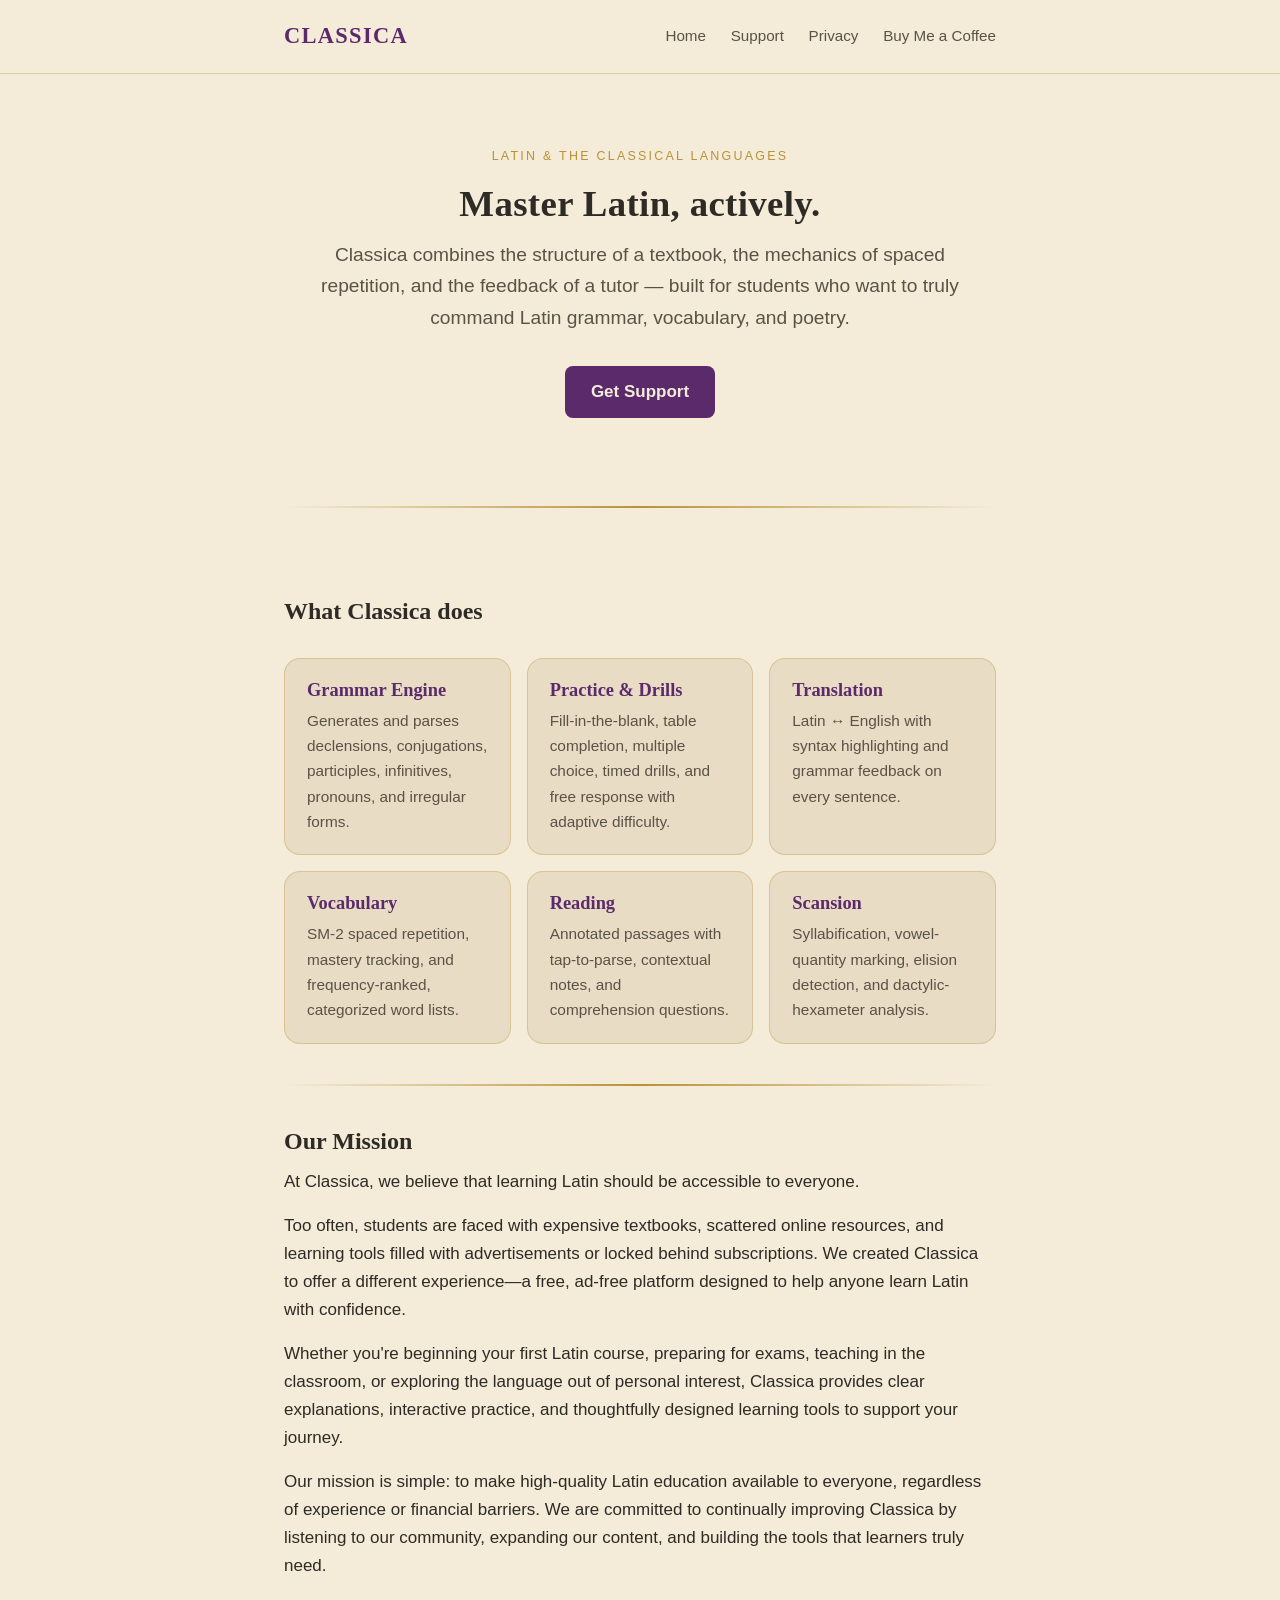
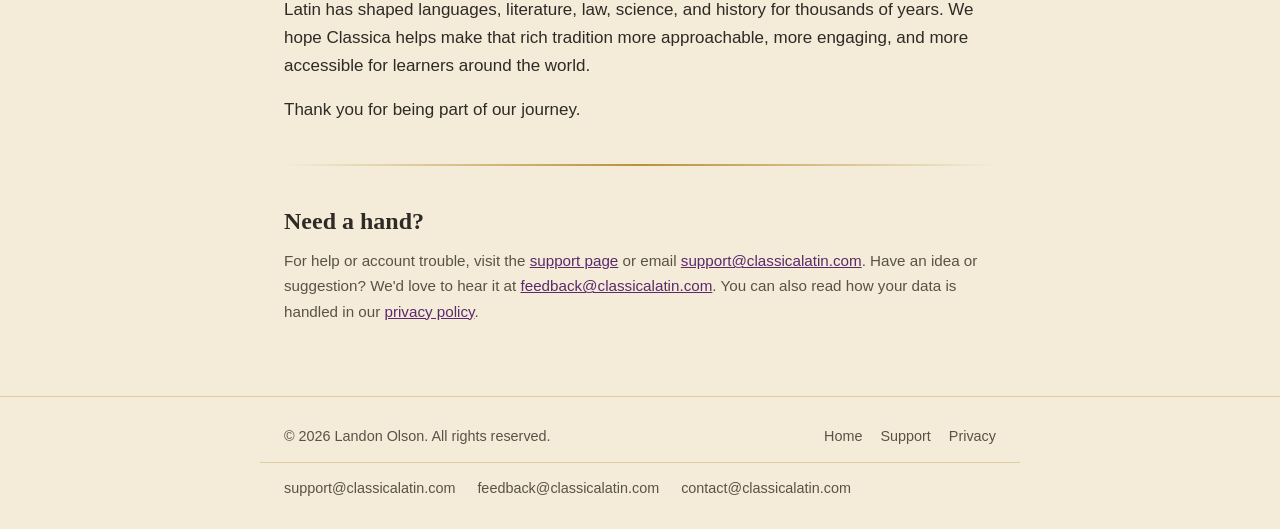
==== index.html @ b146ec1c "Update index.html" ====
<!DOCTYPE html>
<html lang="en">
<head>
  <meta charset="UTF-8">
  <meta name="viewport" content="width=device-width, initial-scale=1.0">
  <title>Classica — Master Latin, actively</title>
  <meta name="description" content="Classica is a modular Latin learning platform for iOS combining a textbook, spaced repetition, and intelligent grammar feedback.">
  <link rel="stylesheet" href="styles.css">
</head>
<body>
  <header>
    <nav class="nav">
      <a class="brand" href="index.html">CLASSICA</a>
      <div class="nav-links">
        <a href="index.html">Home</a>
        <a href="support">Support</a>
        <a href="/privacy">Privacy</a>
        <a href="https://buymeacoffee.com/classica" target="_blank" rel="noopener">Buy Me a Coffee</a>
      </div>
    </nav>
  </header>

  <div class="wrap">
    <section class="hero">
      <p class="eyebrow">Latin &amp; the classical languages</p>
      <h1>Master Latin, actively.</h1>
      <p class="lede" style="margin: 0 auto 24px;">
        Classica combines the structure of a textbook, the mechanics of spaced
        repetition, and the feedback of a tutor — built for students who want to
        truly command Latin grammar, vocabulary, and poetry.
      </p>
      <a class="btn" href="/support">Get Support</a>
    </section>

    <hr class="gold-rule">

    <main>
      <section>
        <h2>What Classica does</h2>
        <div class="cards">
          <div class="card">
            <h3>Grammar Engine</h3>
            <p>Generates and parses declensions, conjugations, participles, infinitives, pronouns, and irregular forms.</p>
          </div>
          <div class="card">
            <h3>Practice &amp; Drills</h3>
            <p>Fill-in-the-blank, table completion, multiple choice, timed drills, and free response with adaptive difficulty.</p>
          </div>
          <div class="card">
            <h3>Translation</h3>
            <p>Latin ↔ English with syntax highlighting and grammar feedback on every sentence.</p>
          </div>
          <div class="card">
            <h3>Vocabulary</h3>
            <p>SM-2 spaced repetition, mastery tracking, and frequency-ranked, categorized word lists.</p>
          </div>
          <div class="card">
            <h3>Reading</h3>
            <p>Annotated passages with tap-to-parse, contextual notes, and comprehension questions.</p>
          </div>
          <div class="card">
            <h3>Scansion</h3>
            <p>Syllabification, vowel-quantity marking, elision detection, and dactylic-hexameter analysis.</p>
          </div>
        </div>
      </section>

      <hr class="gold-rule">

      <section class="mission">
        <h2>Our Mission</h2>
        <p>At Classica, we believe that learning Latin should be accessible to everyone.</p>
        <p>Too often, students are faced with expensive textbooks, scattered online
        resources, and learning tools filled with advertisements or locked behind
        subscriptions. We created Classica to offer a different experience—a free,
        ad-free platform designed to help anyone learn Latin with confidence.</p>
        <p>Whether you're beginning your first Latin course, preparing for exams,
        teaching in the classroom, or exploring the language out of personal interest,
        Classica provides clear explanations, interactive practice, and thoughtfully
        designed learning tools to support your journey.</p>
        <p>Our mission is simple: to make high-quality Latin education available to
        everyone, regardless of experience or financial barriers. We are committed to
        continually improving Classica by listening to our community, expanding our
        content, and building the tools that learners truly need.</p>
        <p>Latin has shaped languages, literature, law, science, and history for
        thousands of years. We hope Classica helps make that rich tradition more
        approachable, more engaging, and more accessible for learners around the world.</p>
        <p>Thank you for being part of our journey.</p>
      </section>

      <hr class="gold-rule">

      <section>
        <h2>Need a hand?</h2>
        <p class="muted">
          For help or account trouble, visit the
          <a href="/support">support page</a> or email
          <a href="mailto:support@classicalatin.com">support@classicalatin.com</a>.
          Have an idea or suggestion? We'd love to hear it at
          <a href="mailto:feedback@classicalatin.com">feedback@classicalatin.com</a>.
          You can also read how your data is handled in our
          <a href="/privacy">privacy policy</a>.
        </p>
      </section>
    </main>
  </div>

  <footer>
    <div class="footer-inner">
      <span>© 2026 Landon Olson. All rights reserved.</span>
      <div class="footer-links">
        <a href="index.html">Home</a>
        <a href="/support">Support</a>
        <a href="/privacy">Privacy</a>
      </div>
    </div>
    <div class="footer-contact">
      <a href="mailto:support@classicalatin.com">support@classicalatin.com</a>
      <a href="mailto:feedback@classicalatin.com">feedback@classicalatin.com</a>
      <a href="mailto:contact@classicalatin.com">contact@classicalatin.com</a>
    </div>
  </footer>
</body>
</html>
---- styles.css ----
/* Classica — website styles
   Design tokens mirror the app's AppTheme:
   parchment-and-ink ground, Tyrian purple + gold leaf, restrained serif display. */

:root {
  /* Parchment / ink (light) */
  --parchment:      #F4ECD8;
  --parchment-deep: #E8DCC4;
  --ink:            #2E2A26;
  --ink-soft:       #5A5247;

  /* Imperial accents */
  --imperial:       #5B2A6B;
  --imperial-deep:  #3F1A4C;
  --gold:           #C8A24B;
  --gold-deep:      #B8923A;
  --oxblood:        #7A2E2E;

  /* Semantic (light) */
  --surface:        var(--parchment);
  --surface-muted:  var(--parchment-deep);
  --accent:         var(--imperial);
  --gold-rule:      var(--gold-deep);
  --text-primary:   var(--ink);
  --text-secondary: var(--ink-soft);
  --divider:        rgba(184, 146, 58, 0.35);

  --radius:  16px;
  --radius-s: 8px;
  --maxw: 760px;
}

@media (prefers-color-scheme: dark) {
  :root {
    /* Inked basalt (dark) */
    --surface:        #1A1614;
    --surface-muted:  #262019;
    --accent:         var(--gold);      /* app tints to gold in dark mode */
    --gold-rule:      var(--gold);
    --text-primary:   #EAE0C8;
    --text-secondary: rgba(234, 224, 200, 0.7);
    --divider:        rgba(200, 162, 75, 0.25);
  }
}

* { box-sizing: border-box; }

html { -webkit-text-size-adjust: 100%; }

body {
  margin: 0;
  background: var(--surface);
  color: var(--text-primary);
  font-family: -apple-system, BlinkMacSystemFont, "Segoe UI", Roboto, Helvetica, Arial, sans-serif;
  line-height: 1.65;
  font-size: 17px;
  -webkit-font-smoothing: antialiased;
}

.wrap {
  max-width: var(--maxw);
  margin: 0 auto;
  padding: 0 24px;
}

/* ---- Header / nav ---- */
header {
  border-bottom: 1px solid var(--divider);
  background: var(--surface);
}

.nav {
  display: flex;
  align-items: center;
  justify-content: space-between;
  gap: 16px;
  padding: 18px 24px;
  max-width: var(--maxw);
  margin: 0 auto;
  flex-wrap: wrap;
}

.brand {
  font-family: "Iowan Old Style", "Palatino Linotype", Palatino, Georgia, "Times New Roman", serif;
  font-weight: 600;
  font-size: 1.4rem;
  letter-spacing: 0.06em;
  color: var(--accent);
  text-decoration: none;
}

.nav-links a {
  color: var(--text-secondary);
  text-decoration: none;
  margin-left: 20px;
  font-size: 0.95rem;
}
.nav-links a:hover { color: var(--accent); }

/* ---- Type ---- */
h1, h2, h3 {
  font-family: "Iowan Old Style", "Palatino Linotype", Palatino, Georgia, "Times New Roman", serif;
  color: var(--text-primary);
  line-height: 1.25;
  font-weight: 600;
}

h1 { font-size: 2.3rem; margin: 0 0 12px; letter-spacing: 0.01em; }
h2 { font-size: 1.5rem; margin: 40px 0 12px; }
h3 { font-size: 1.15rem; margin: 28px 0 6px; }

p { margin: 0 0 16px; }

a { color: var(--accent); }

.lede {
  font-size: 1.2rem;
  color: var(--text-secondary);
  max-width: 60ch;
}

.gold-rule {
  height: 2px;
  border: 0;
  background: linear-gradient(90deg, transparent, var(--gold-rule), transparent);
  margin: 40px 0;
}

/* ---- Hero ---- */
.hero {
  padding: 72px 0 48px;
  text-align: center;
}
.eyebrow {
  text-transform: uppercase;
  letter-spacing: 0.18em;
  font-size: 0.78rem;
  color: var(--gold-deep);
  margin-bottom: 14px;
}

/* ---- Buttons ---- */
.btn {
  display: inline-block;
  background: var(--accent);
  color: var(--surface);
  text-decoration: none;
  padding: 12px 26px;
  border-radius: var(--radius-s);
  font-weight: 600;
  margin-top: 8px;
}
.btn:hover { opacity: 0.92; }

/* ---- Cards ---- */
.cards {
  display: grid;
  grid-template-columns: repeat(auto-fit, minmax(220px, 1fr));
  gap: 16px;
  margin: 32px 0;
}
.card {
  background: var(--surface-muted);
  border: 1px solid var(--divider);
  border-radius: var(--radius);
  padding: 20px 22px;
}
.card h3 { margin-top: 0; color: var(--accent); }
.card p { margin: 0; color: var(--text-secondary); font-size: 0.96rem; }

/* ---- Content sections ---- */
main { padding: 8px 0 56px; }
section { margin-bottom: 8px; }

.faq h3 { margin-bottom: 4px; }
.faq p { color: var(--text-secondary); }

.contact-box {
  background: var(--surface-muted);
  border: 1px solid var(--divider);
  border-radius: var(--radius);
  padding: 24px 26px;
  margin-top: 24px;
}

.muted { color: var(--text-secondary); font-size: 0.95rem; }

/* ---- Footer ---- */
footer {
  border-top: 1px solid var(--divider);
  padding: 28px 0;
  color: var(--text-secondary);
  font-size: 0.9rem;
}
.footer-inner {
  display: flex;
  justify-content: space-between;
  flex-wrap: wrap;
  gap: 10px;
  max-width: var(--maxw);
  margin: 0 auto;
  padding: 0 24px;
}
.footer-inner a { color: var(--text-secondary); text-decoration: none; margin-left: 18px; }
.footer-inner a:hover { color: var(--accent); }
.footer-links { display: flex; }
.footer-links a:first-child { margin-left: 0; }

.footer-contact {
  max-width: var(--maxw);
  margin: 14px auto 0;
  padding: 14px 24px 0;
  border-top: 1px solid var(--divider);
  display: flex;
  flex-wrap: wrap;
  gap: 8px 22px;
}
.footer-contact a {
  color: var(--text-secondary);
  text-decoration: none;
}
.footer-contact a:hover { color: var(--accent); }
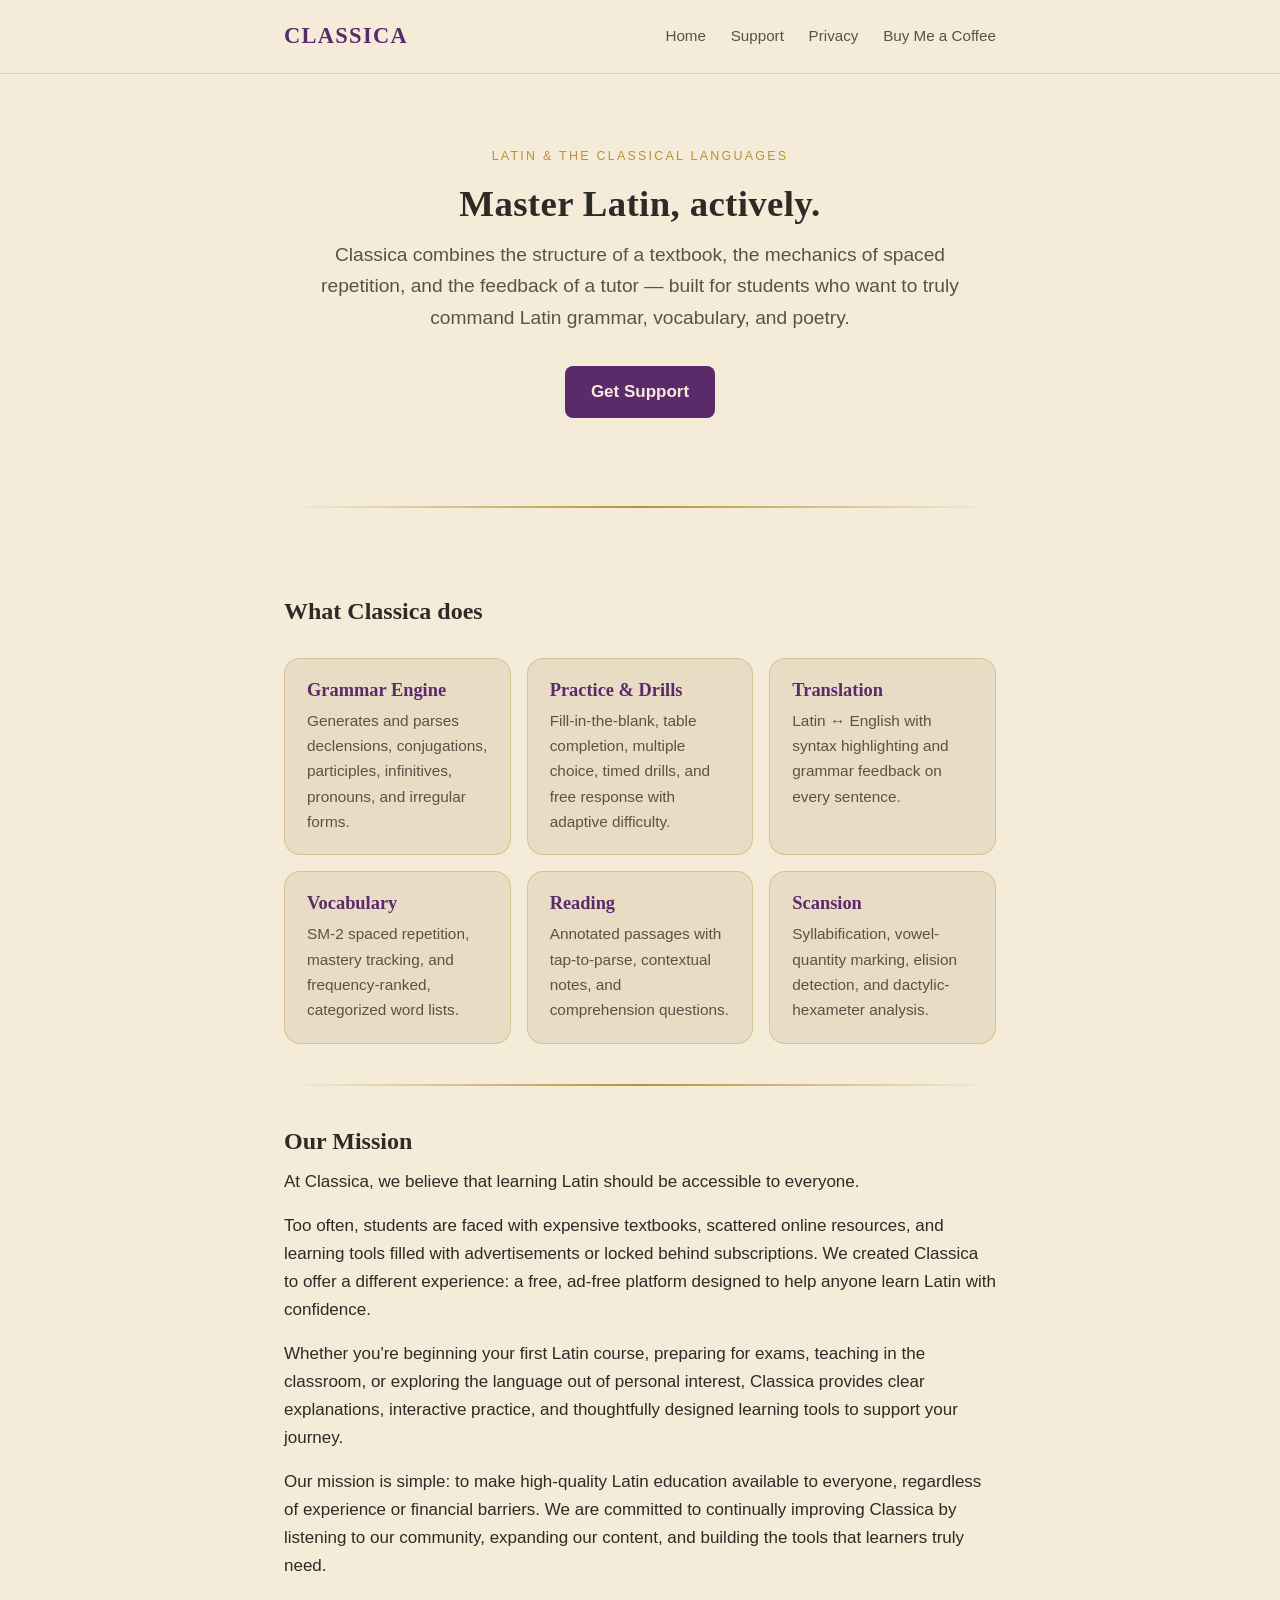
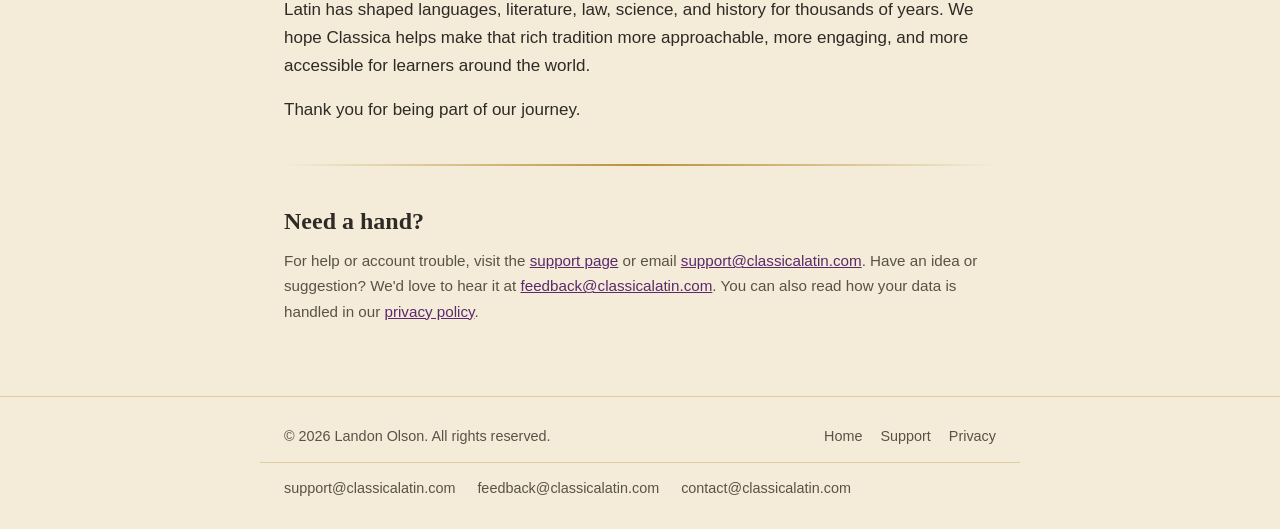
==== commit 9a804cda: "Edit text" ====
--- a/index.html
+++ b/index.html
@@ -1,6 +1,7 @@
 <!DOCTYPE html>
 <html lang="en">
 <head>
+  <link rel="icon" type="image/png" href="../favicon.png">
   <meta charset="UTF-8">
   <meta name="viewport" content="width=device-width, initial-scale=1.0">
   <title>Classica — Master Latin, actively</title>
@@ -13,7 +14,7 @@
       <a class="brand" href="index.html">CLASSICA</a>
       <div class="nav-links">
         <a href="index.html">Home</a>
-        <a href="support">Support</a>
+        <a href="/support">Support</a>
         <a href="/privacy">Privacy</a>
         <a href="https://buymeacoffee.com/classica" target="_blank" rel="noopener">Buy Me a Coffee</a>
       </div>
@@ -72,7 +73,7 @@
         <p>At Classica, we believe that learning Latin should be accessible to everyone.</p>
         <p>Too often, students are faced with expensive textbooks, scattered online
         resources, and learning tools filled with advertisements or locked behind
-        subscriptions. We created Classica to offer a different experience—a free,
+        subscriptions. We created Classica to offer a different experience: a free,
         ad-free platform designed to help anyone learn Latin with confidence.</p>
         <p>Whether you're beginning your first Latin course, preparing for exams,
         teaching in the classroom, or exploring the language out of personal interest,
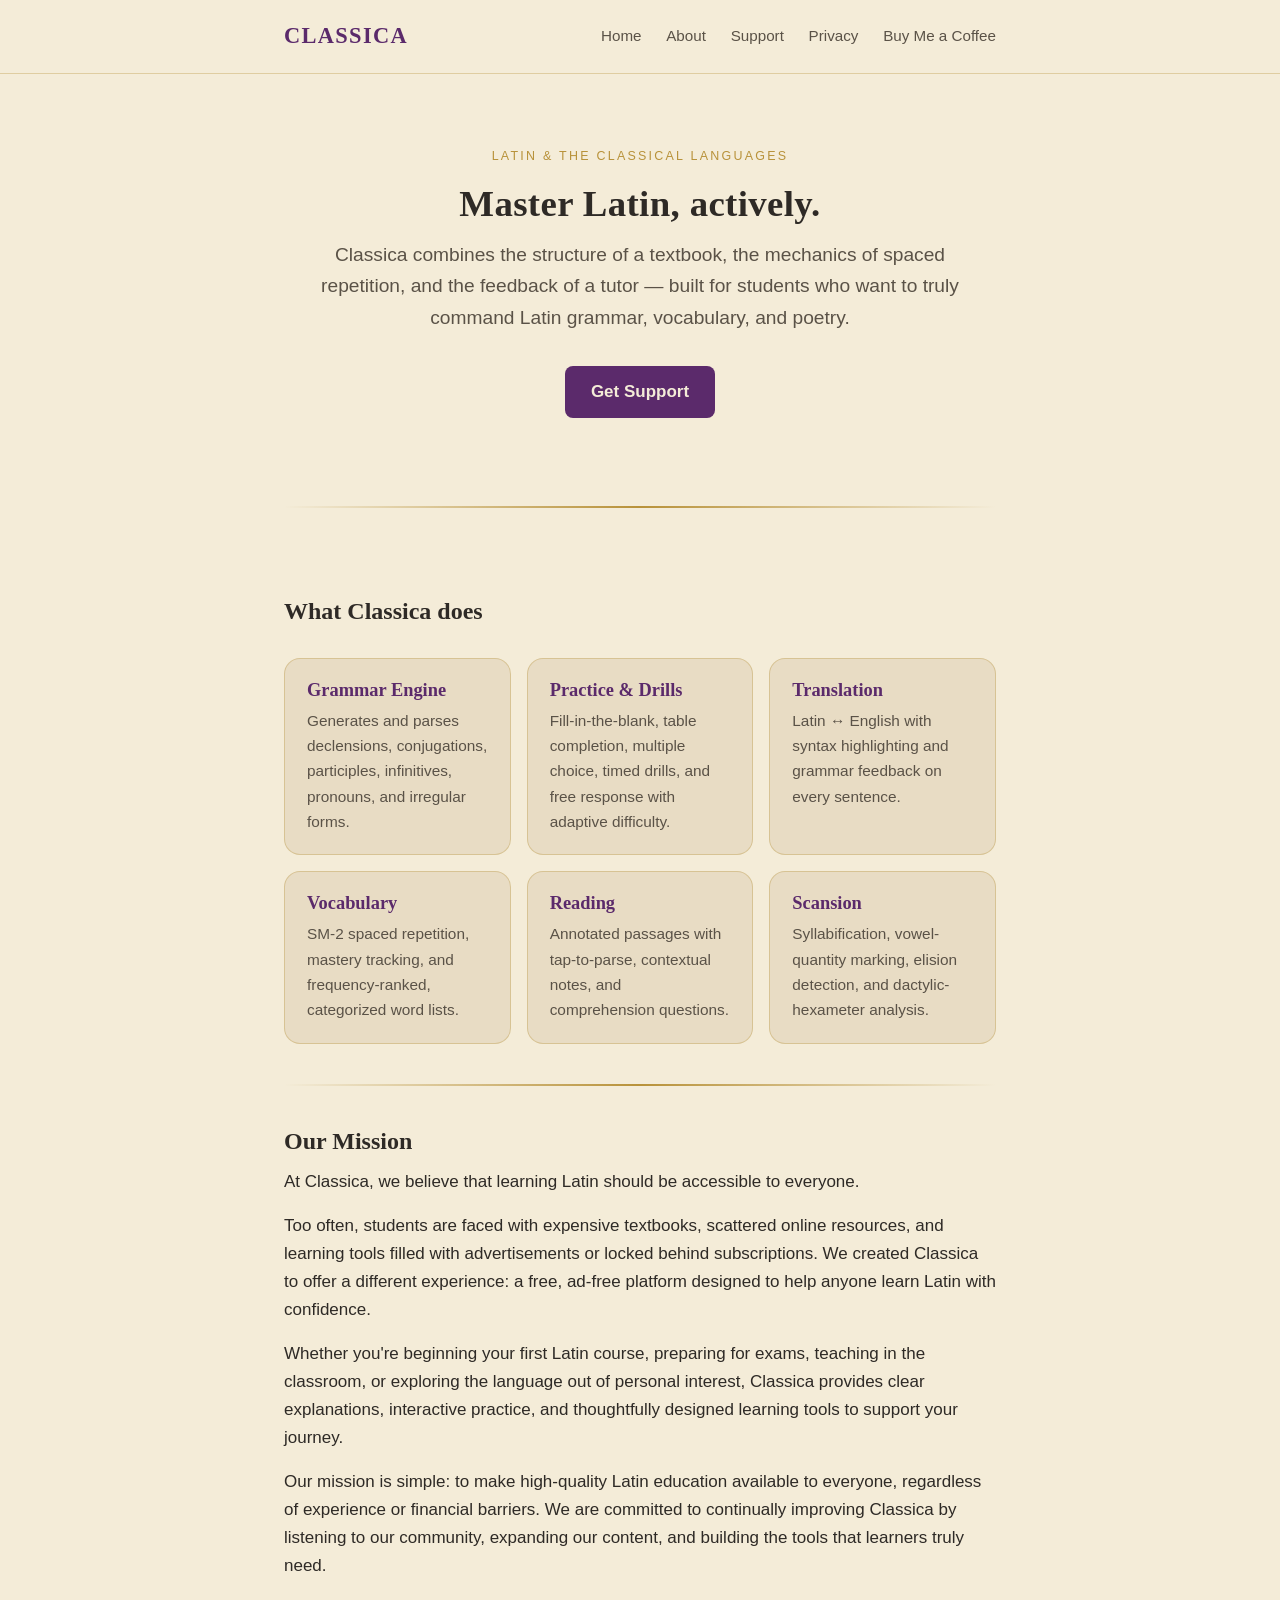
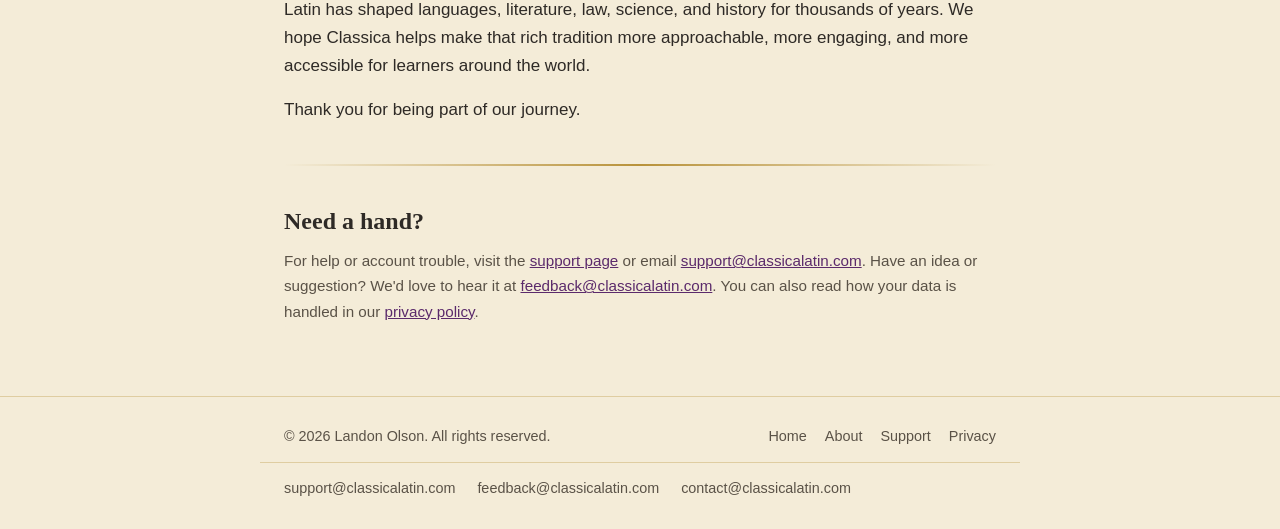
==== commit 29867bc7: "Add files via upload" ====
--- a/index.html
+++ b/index.html
@@ -14,6 +14,7 @@
       <a class="brand" href="index.html">CLASSICA</a>
       <div class="nav-links">
         <a href="index.html">Home</a>
+        <a href="/about">About</a>
         <a href="/support">Support</a>
         <a href="/privacy">Privacy</a>
         <a href="https://buymeacoffee.com/classica" target="_blank" rel="noopener">Buy Me a Coffee</a>
@@ -111,6 +112,7 @@
       <span>© 2026 Landon Olson. All rights reserved.</span>
       <div class="footer-links">
         <a href="index.html">Home</a>
+        <a href="/about">About</a>
         <a href="/support">Support</a>
         <a href="/privacy">Privacy</a>
       </div>
--- a/styles.css
+++ b/styles.css
@@ -185,6 +185,47 @@
 
 .muted { color: var(--text-secondary); font-size: 0.95rem; }
 
+/* ---- About page ---- */
+.about-intro {
+  display: flex;
+  gap: 28px;
+  align-items: flex-start;
+  flex-wrap: wrap;
+  margin-top: 8px;
+}
+.about-intro .about-text { flex: 1 1 320px; }
+
+/* Portrait / photo. Swap the <img> src for your own image, or the
+   .img-placeholder below stands in until you do. */
+.about-portrait {
+  flex: 0 0 240px;
+  width: 240px;
+  max-width: 100%;
+}
+.about-portrait img {
+  width: 100%;
+  border-radius: var(--radius);
+  border: 1px solid var(--divider);
+  display: block;
+}
+.img-placeholder {
+  width: 100%;
+  aspect-ratio: 1 / 1;
+  border-radius: var(--radius);
+  border: 1px dashed var(--gold-rule);
+  background: var(--surface-muted);
+  display: flex;
+  align-items: center;
+  justify-content: center;
+  text-align: center;
+  color: var(--text-secondary);
+  font-size: 0.85rem;
+  padding: 16px;
+}
+.img-placeholder.wide { aspect-ratio: 16 / 9; }
+figure { margin: 28px 0 8px; }
+figcaption { color: var(--text-secondary); font-size: 0.9rem; margin-top: 8px; }
+
 /* ---- Footer ---- */
 footer {
   border-top: 1px solid var(--divider);
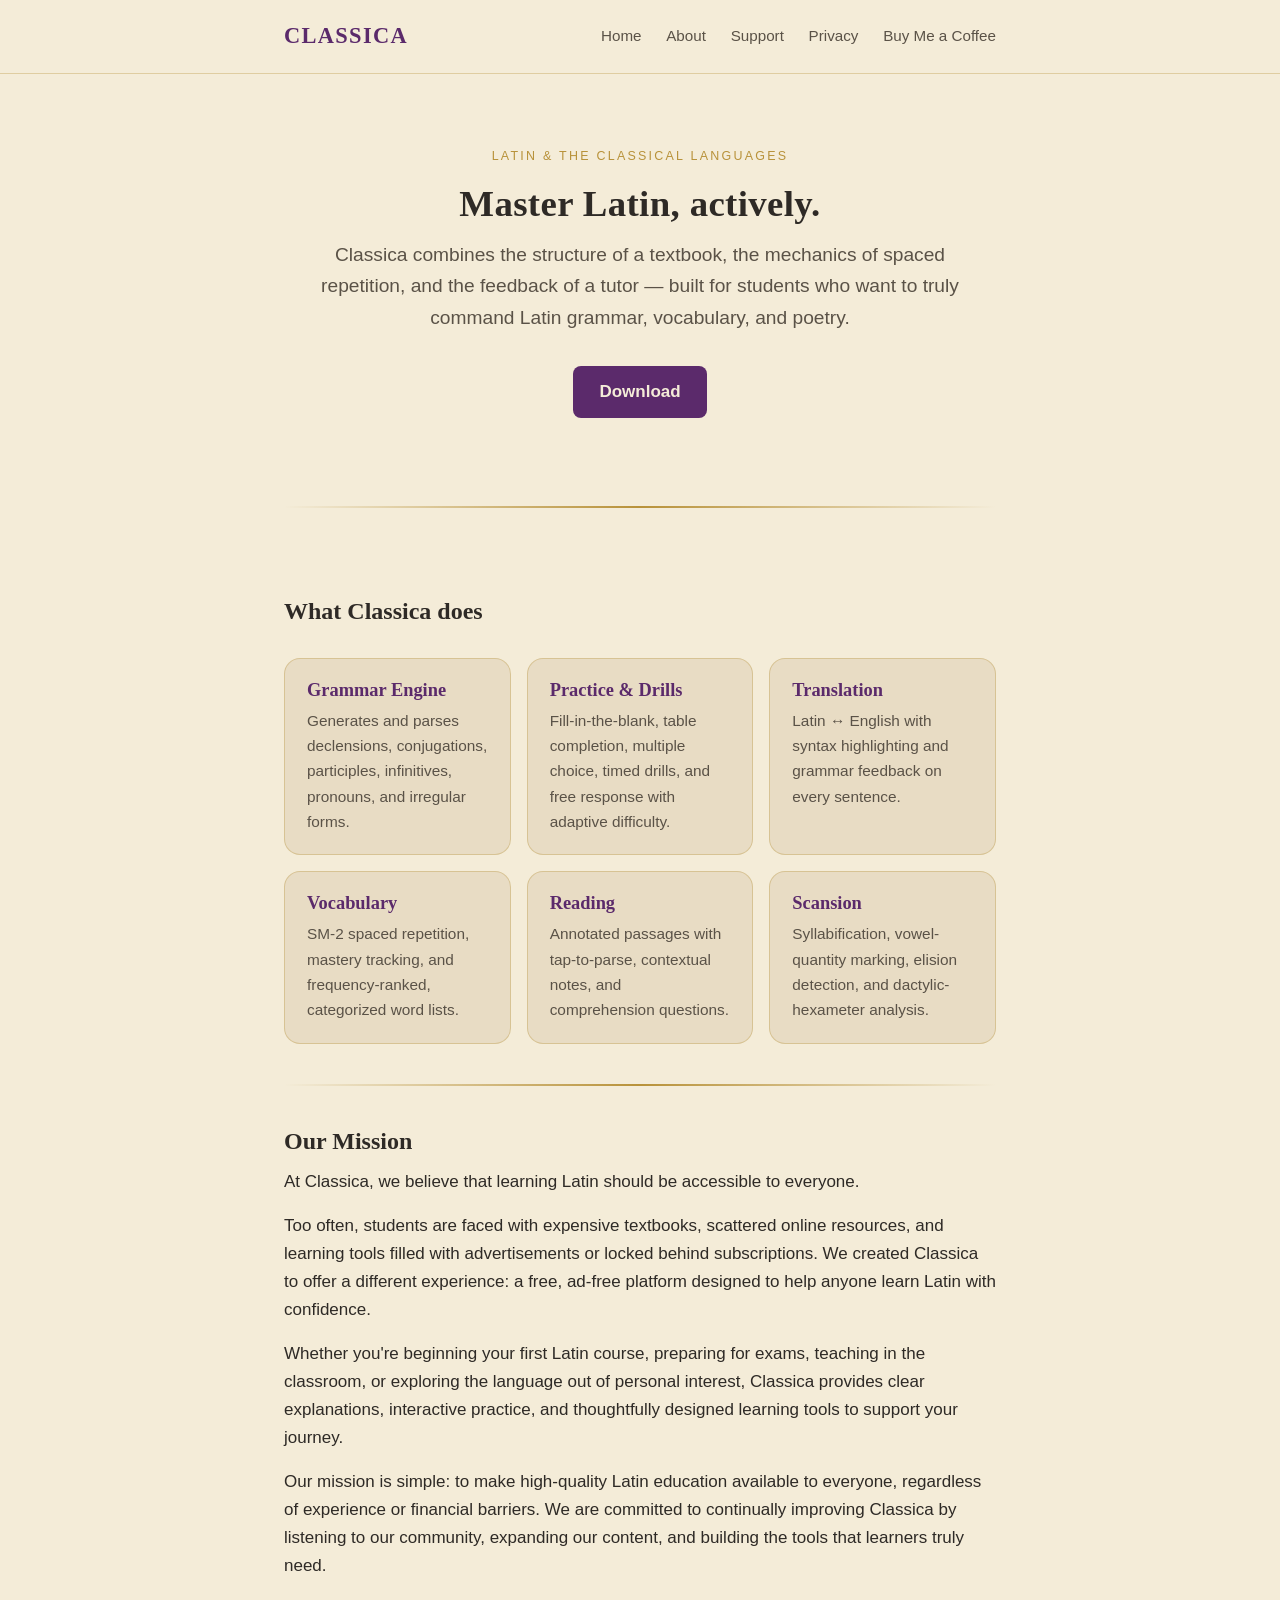
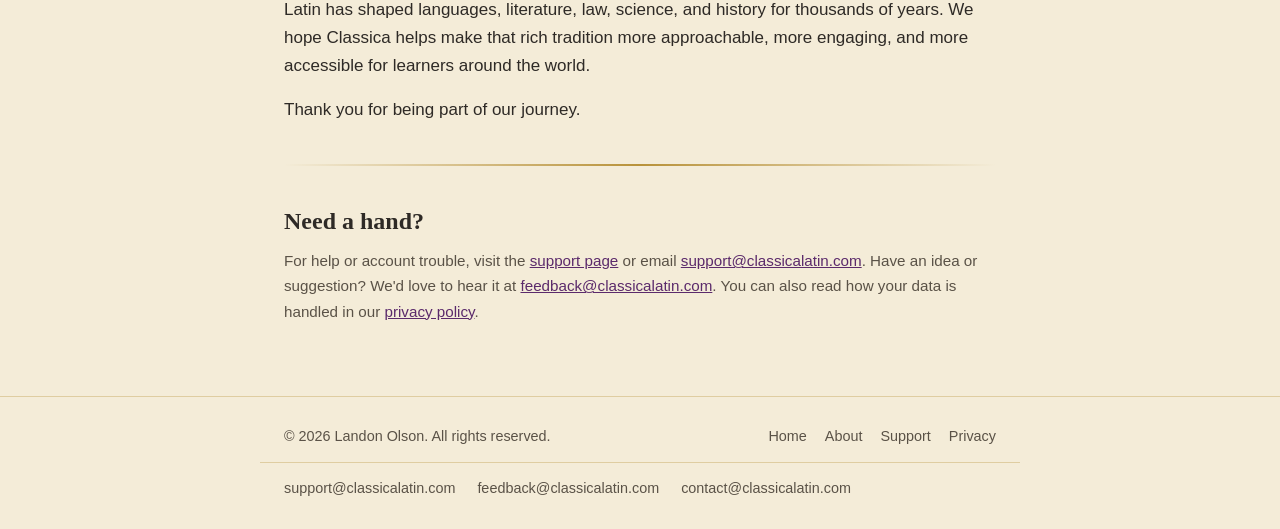
==== commit 585d564a: "Update index.html" ====
--- a/index.html
+++ b/index.html
@@ -31,7 +31,7 @@
         repetition, and the feedback of a tutor — built for students who want to
         truly command Latin grammar, vocabulary, and poetry.
       </p>
-      <a class="btn" href="/support">Get Support</a>
+      <a class="btn" href="https://apps.apple.com/us/app/classica-latin/id6786415849">Download</a>
     </section>
 
     <hr class="gold-rule">
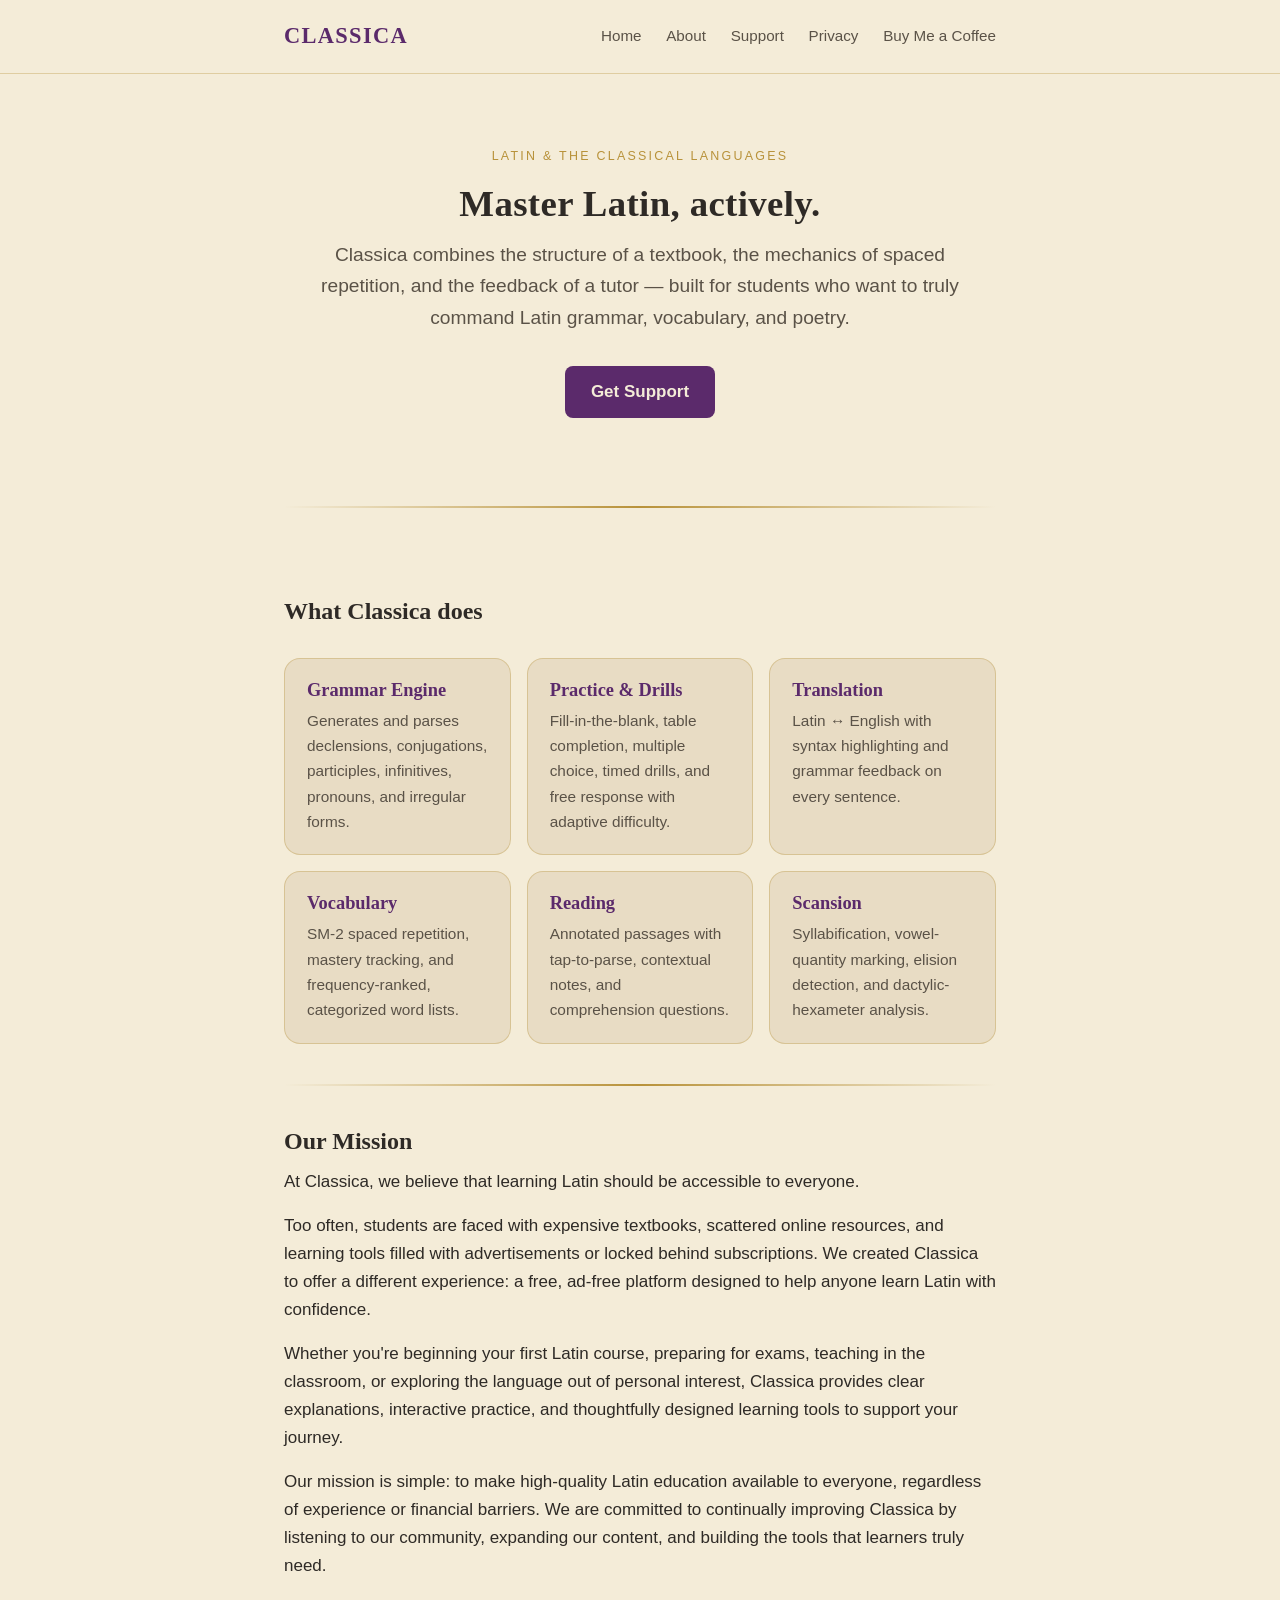
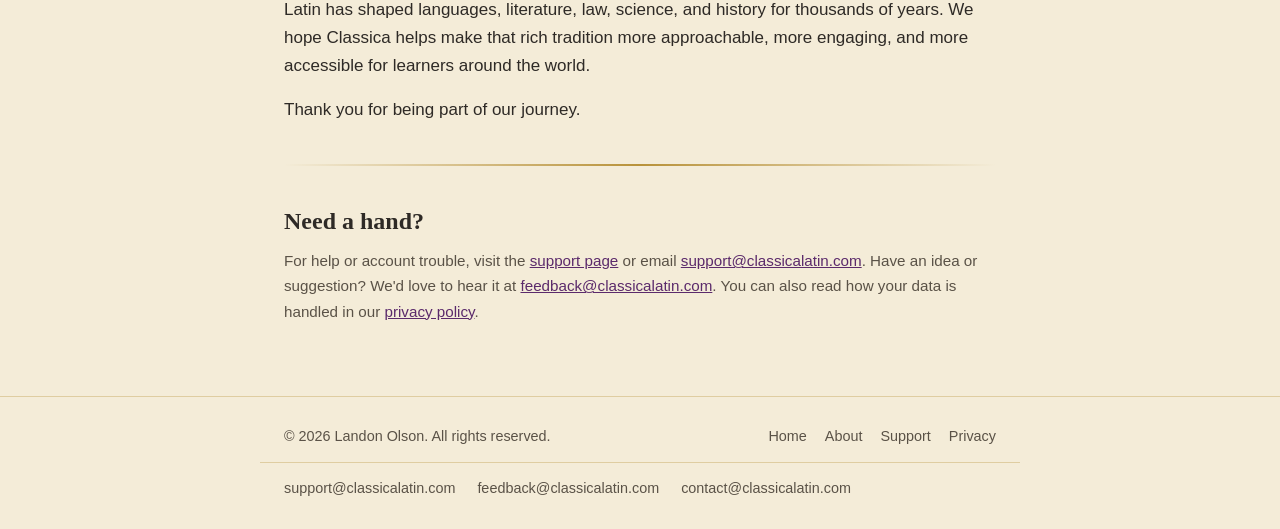
==== commit b574d304: "Add files via upload" ====
--- a/index.html
+++ b/index.html
@@ -31,7 +31,7 @@
         repetition, and the feedback of a tutor — built for students who want to
         truly command Latin grammar, vocabulary, and poetry.
       </p>
-      <a class="btn" href="https://apps.apple.com/us/app/classica-latin/id6786415849">Download</a>
+      <a class="btn" href="/support">Get Support</a>
     </section>
 
     <hr class="gold-rule">
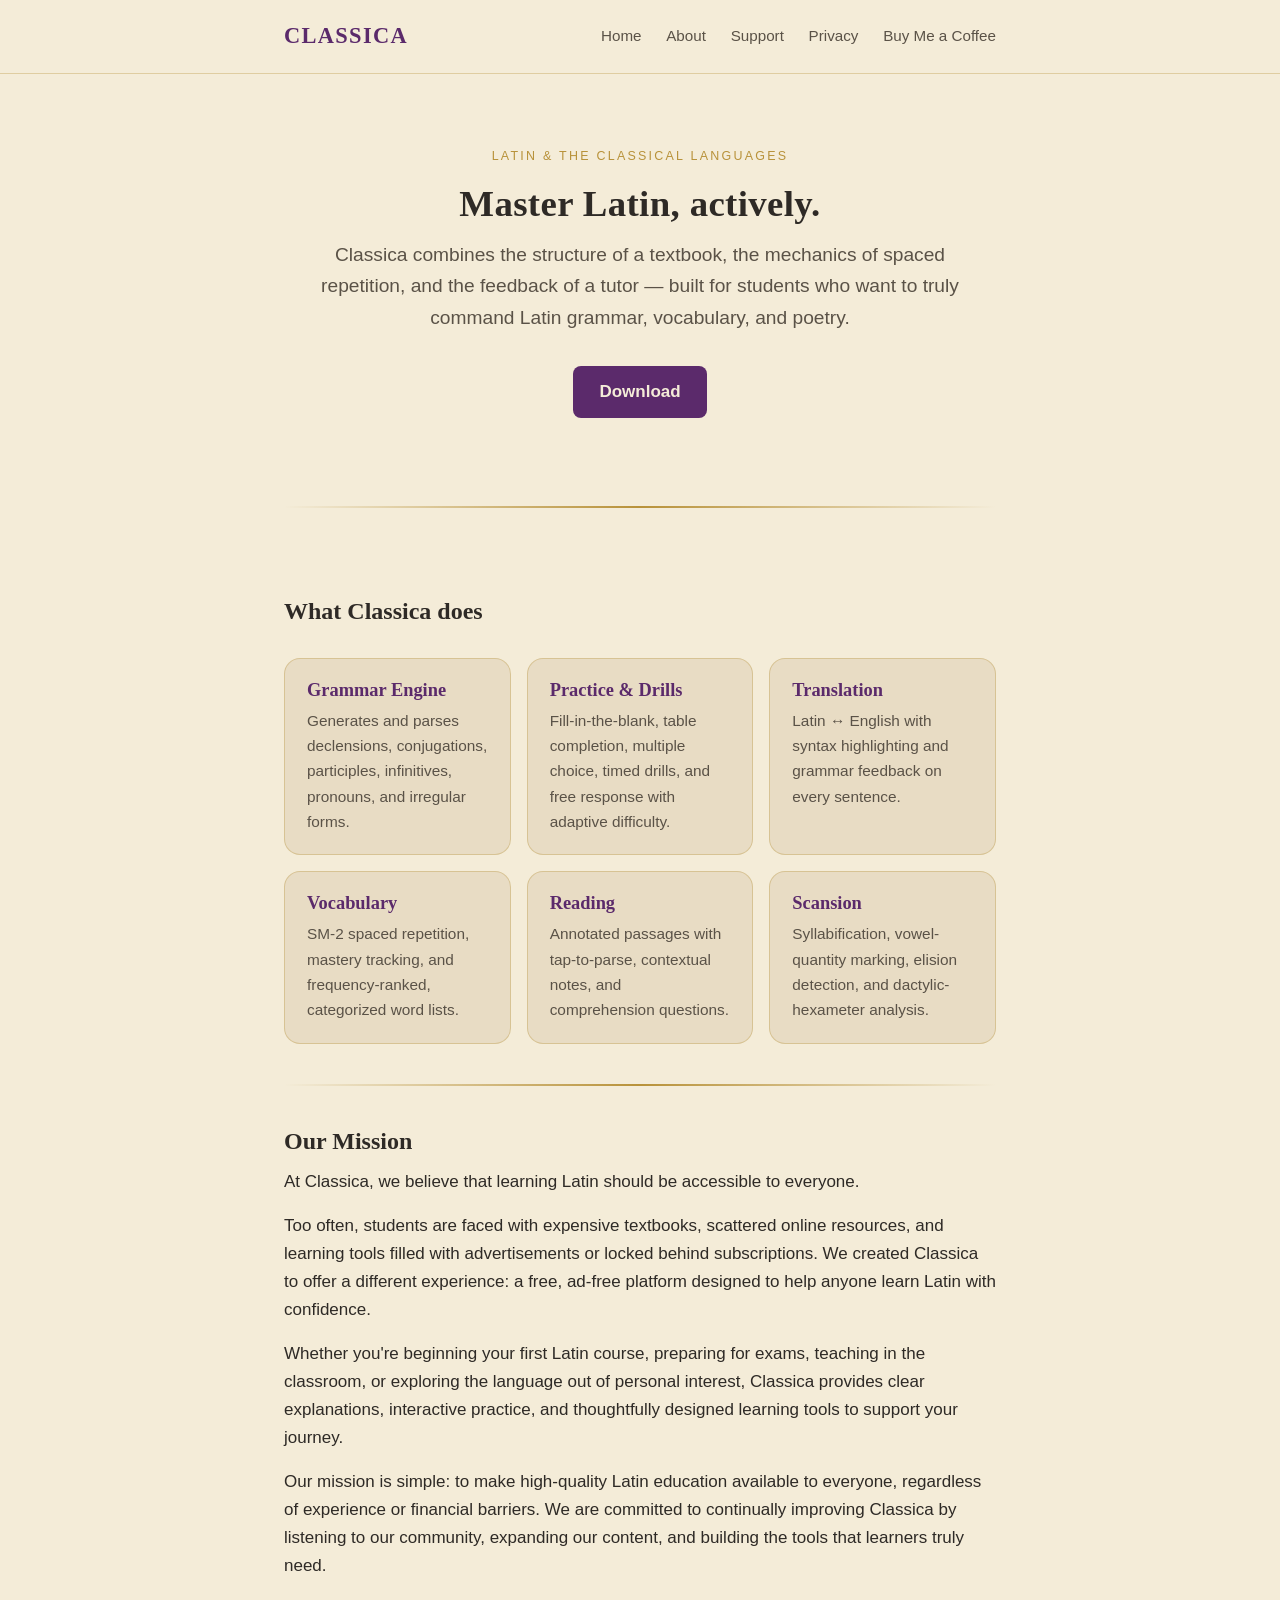
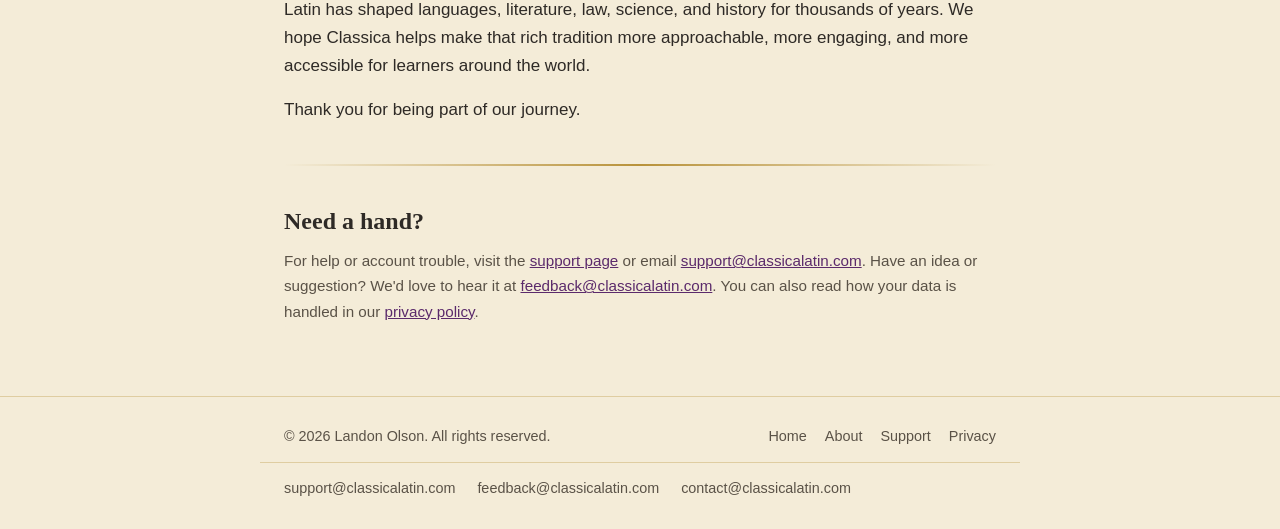
==== commit 21df503d: "Replace support link with download link" ====
--- a/index.html
+++ b/index.html
@@ -31,7 +31,7 @@
         repetition, and the feedback of a tutor — built for students who want to
         truly command Latin grammar, vocabulary, and poetry.
       </p>
-      <a class="btn" href="/support">Get Support</a>
+      <a class="btn" href="https://apps.apple.com/us/app/classica-latin/id6786415849">Download</a>
     </section>
 
     <hr class="gold-rule">
